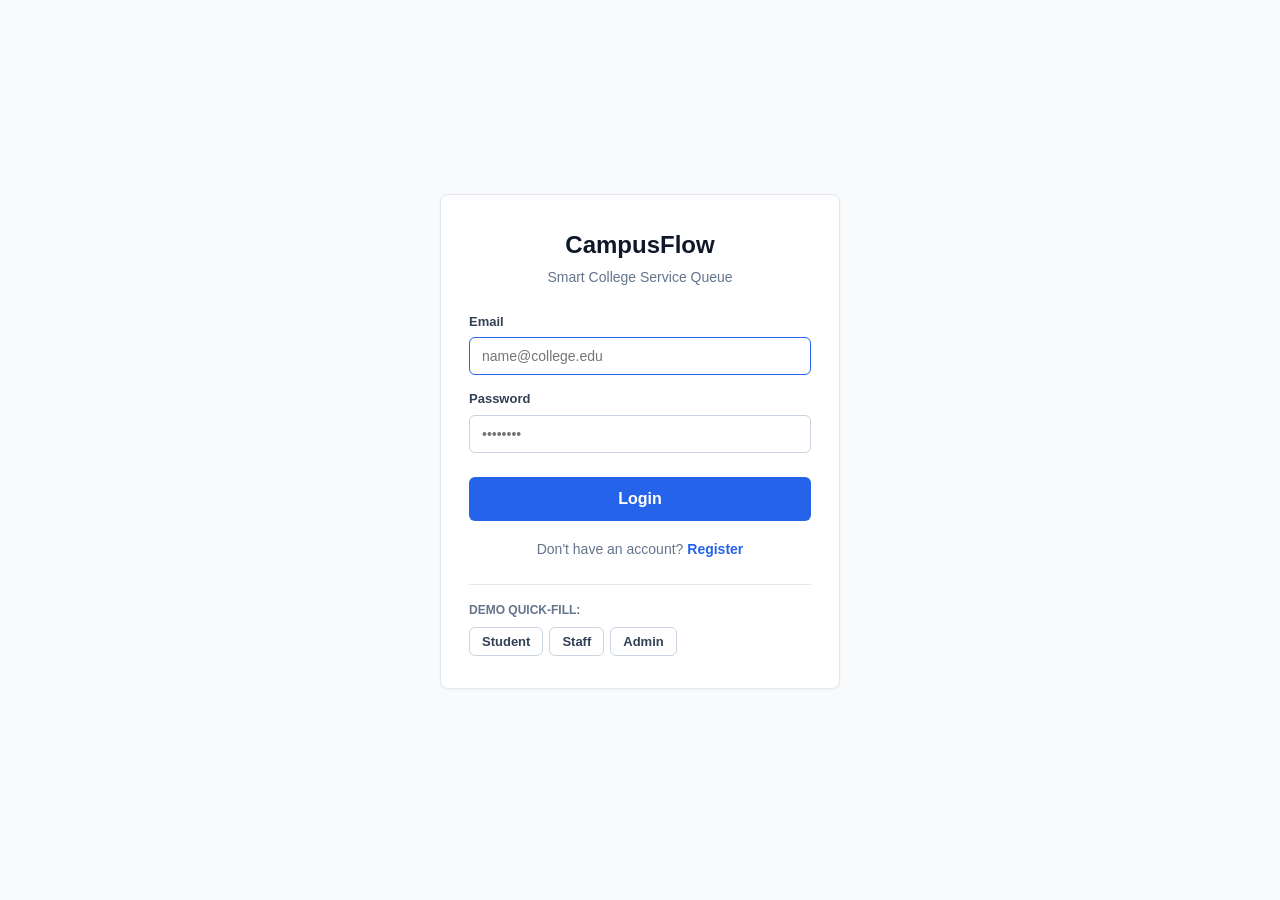
==== frontend/index.html @ efc30cff "Update authentication and RBAC system" ====
<!DOCTYPE html>
<html lang="en">
<head>
    <meta charset="UTF-8">
    <meta http-equiv="refresh" content="0; url=pages/login.html">
    <title>CampusFlow</title>
</head>
<body>
    <script>
        window.location.href = "pages/login.html";
    </script>
</body>
</html>
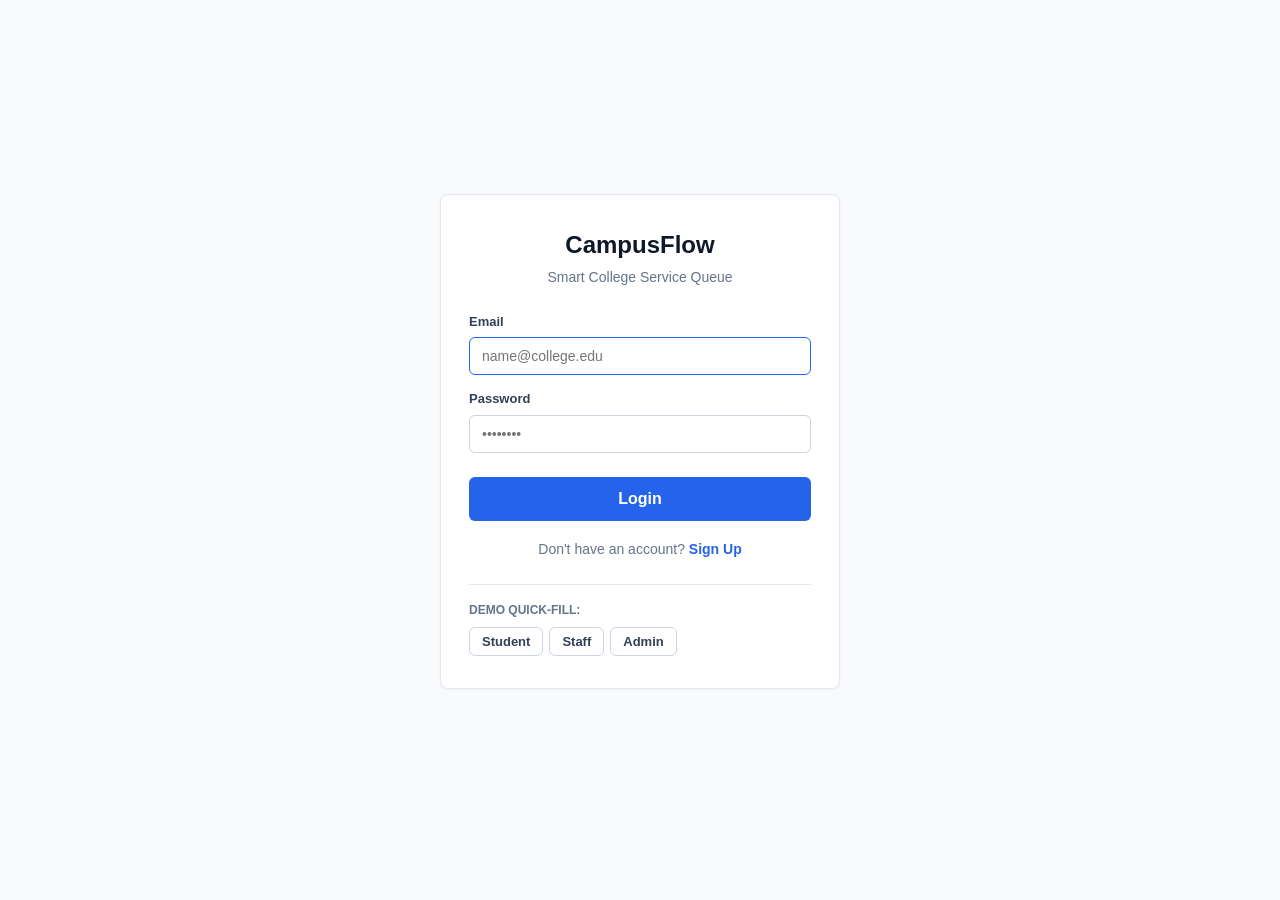
==== commit b58c37f2: "role bases authentication" ====
--- a/frontend/index.html
+++ b/frontend/index.html
@@ -2,12 +2,23 @@
 <html lang="en">
 <head>
     <meta charset="UTF-8">
-    <meta http-equiv="refresh" content="0; url=pages/login.html">
+    <meta name="viewport" content="width=device-width, initial-scale=1.0">
     <title>CampusFlow</title>
+    <link rel="stylesheet" href="assets/css/style.css">
 </head>
-<body>
-    <script>
-        window.location.href = "pages/login.html";
-    </script>
+<body style="display:flex; justify-content:center; align-items:center; min-height:100vh; padding:20px; background-color:#f8fafc;">
+
+    <div class="card" style="width:100%; max-width:400px; padding:32px 28px; text-align:center;">
+        <h1 style="font-size:24px; color:#0f172a; margin-bottom:4px;">🎓 CampusFlow</h1>
+        <p style="color:#64748b; font-size:14px; margin-bottom:20px;">Smart College Service Queue</p>
+        <div style="font-size:14px; color:#475569; padding:12px 0;">
+            Verifying session...
+        </div>
+    </div>
+
+<script src="assets/js/app.js"></script>
+<script>
+    initHomeGateway();
+</script>
 </body>
 </html>
--- a/frontend/assets/css/style.css
+++ b/frontend/assets/css/style.css
@@ -0,0 +1,208 @@
+/* CampusFlow - Clean & Simple College MVP Stylesheet */
+/* 100% Offline, Zero CDNs, Zero External Dependencies */
+
+* {
+    box-sizing: border-box;
+    margin: 0;
+    padding: 0;
+}
+
+body {
+    font-family: -apple-system, BlinkMacSystemFont, "Segoe UI", Roboto, sans-serif;
+    background-color: #f8fafc;
+    color: #0f172a;
+    line-height: 1.5;
+    font-size: 15px;
+}
+
+.container {
+    max-width: 900px;
+    margin: 0 auto;
+    padding: 24px 16px;
+}
+
+/* Navbar */
+.navbar {
+    background: #ffffff;
+    border-bottom: 1px solid #e2e8f0;
+    padding: 14px 24px;
+    display: flex;
+    justify-content: space-between;
+    align-items: center;
+}
+
+.brand {
+    font-size: 18px;
+    font-weight: 700;
+    color: #0f172a;
+    text-decoration: none;
+}
+
+.nav-links {
+    display: flex;
+    align-items: center;
+    gap: 14px;
+}
+
+/* Cards */
+.card {
+    background: #ffffff;
+    border: 1px solid #e2e8f0;
+    border-radius: 8px;
+    padding: 20px;
+    margin-bottom: 18px;
+    box-shadow: 0 1px 3px rgba(0,0,0,0.04);
+}
+
+/* Forms */
+.form-group {
+    margin-bottom: 14px;
+}
+
+label {
+    display: block;
+    font-size: 13px;
+    font-weight: 600;
+    margin-bottom: 6px;
+    color: #334155;
+}
+
+input, select {
+    width: 100%;
+    padding: 10px 12px;
+    font-size: 14px;
+    border: 1px solid #cbd5e1;
+    border-radius: 6px;
+    outline: none;
+}
+
+input:focus, select:focus {
+    border-color: #2563eb;
+}
+
+/* Buttons */
+.btn {
+    display: inline-block;
+    padding: 9px 16px;
+    font-size: 14px;
+    font-weight: 600;
+    border-radius: 6px;
+    border: 1px solid transparent;
+    cursor: pointer;
+    text-decoration: none;
+    text-align: center;
+}
+
+.btn-primary { background: #2563eb; color: #ffffff; }
+.btn-primary:hover { background: #1d4ed8; }
+
+.btn-secondary { background: #ffffff; color: #334155; border-color: #cbd5e1; }
+.btn-secondary:hover { background: #f1f5f9; }
+
+.btn-success { background: #16a34a; color: #ffffff; }
+.btn-success:hover { background: #15803d; }
+
+.btn-sm { padding: 6px 12px; font-size: 13px; }
+.btn-lg { padding: 12px 24px; font-size: 16px; }
+.btn-block { width: 100%; }
+
+/* Badges */
+.badge {
+    display: inline-block;
+    padding: 4px 10px;
+    font-size: 11px;
+    font-weight: 700;
+    border-radius: 9999px;
+    text-transform: uppercase;
+    letter-spacing: 0.5px;
+}
+
+.badge-waiting { background: #fef3c7; color: #92400e; }
+.badge-called { background: #dbeafe; color: #1e40af; }
+.badge-processing { background: #ede9fe; color: #5b21b6; }
+.badge-completed { background: #dcfce7; color: #166534; }
+.badge-active { background: #dcfce7; color: #166534; }
+.badge-inactive { background: #f1f5f9; color: #64748b; }
+
+/* Grid */
+.grid { display: grid; gap: 16px; }
+.grid-cols-2 { grid-template-columns: repeat(2, 1fr); }
+.grid-cols-3 { grid-template-columns: repeat(3, 1fr); }
+.grid-cols-4 { grid-template-columns: repeat(4, 1fr); }
+
+@media (max-width: 768px) {
+    .grid-cols-2, .grid-cols-3, .grid-cols-4 { grid-template-columns: 1fr; }
+}
+
+/* Stat Cards */
+.stat-card {
+    background: #ffffff;
+    border: 1px solid #e2e8f0;
+    border-radius: 8px;
+    padding: 16px;
+    text-align: center;
+}
+
+.stat-card.clickable {
+    cursor: pointer;
+    transition: transform 0.15s ease, border-color 0.15s ease, box-shadow 0.15s ease;
+    user-select: none;
+}
+
+.stat-card.clickable:hover {
+    border-color: #94a3b8;
+    box-shadow: 0 4px 6px -1px rgba(0, 0, 0, 0.08);
+}
+
+.stat-card.active {
+    border-color: #2563eb;
+    box-shadow: 0 0 0 2px rgba(37, 99, 235, 0.25);
+    background: #f8fafc;
+}
+
+.stat-label { font-size: 12px; color: #64748b; font-weight: 600; text-transform: uppercase; }
+.stat-value { font-size: 26px; font-weight: 700; color: #0f172a; margin-top: 4px; }
+
+/* Token Hero */
+.token-box {
+    background: #ffffff;
+    border: 1px solid #e2e8f0;
+    border-radius: 12px;
+    padding: 32px 20px;
+    text-align: center;
+    max-width: 440px;
+    margin: 20px auto;
+}
+
+.token-code {
+    font-size: 48px;
+    font-weight: 800;
+    color: #2563eb;
+    margin: 8px 0;
+}
+
+/* Tables */
+table {
+    width: 100%;
+    border-collapse: collapse;
+    font-size: 14px;
+}
+
+th, td {
+    padding: 12px 14px;
+    text-align: left;
+    border-bottom: 1px solid #e2e8f0;
+}
+
+th { background: #f8fafc; color: #475569; font-weight: 600; }
+
+/* Alert */
+.alert {
+    padding: 12px 16px;
+    border-radius: 6px;
+    margin-bottom: 16px;
+    font-size: 14px;
+}
+.alert-danger { background: #fee2e2; color: #991b1b; }
+.alert-success { background: #dcfce7; color: #166534; }
+.alert-warning { background: #fef3c7; color: #92400e; }
